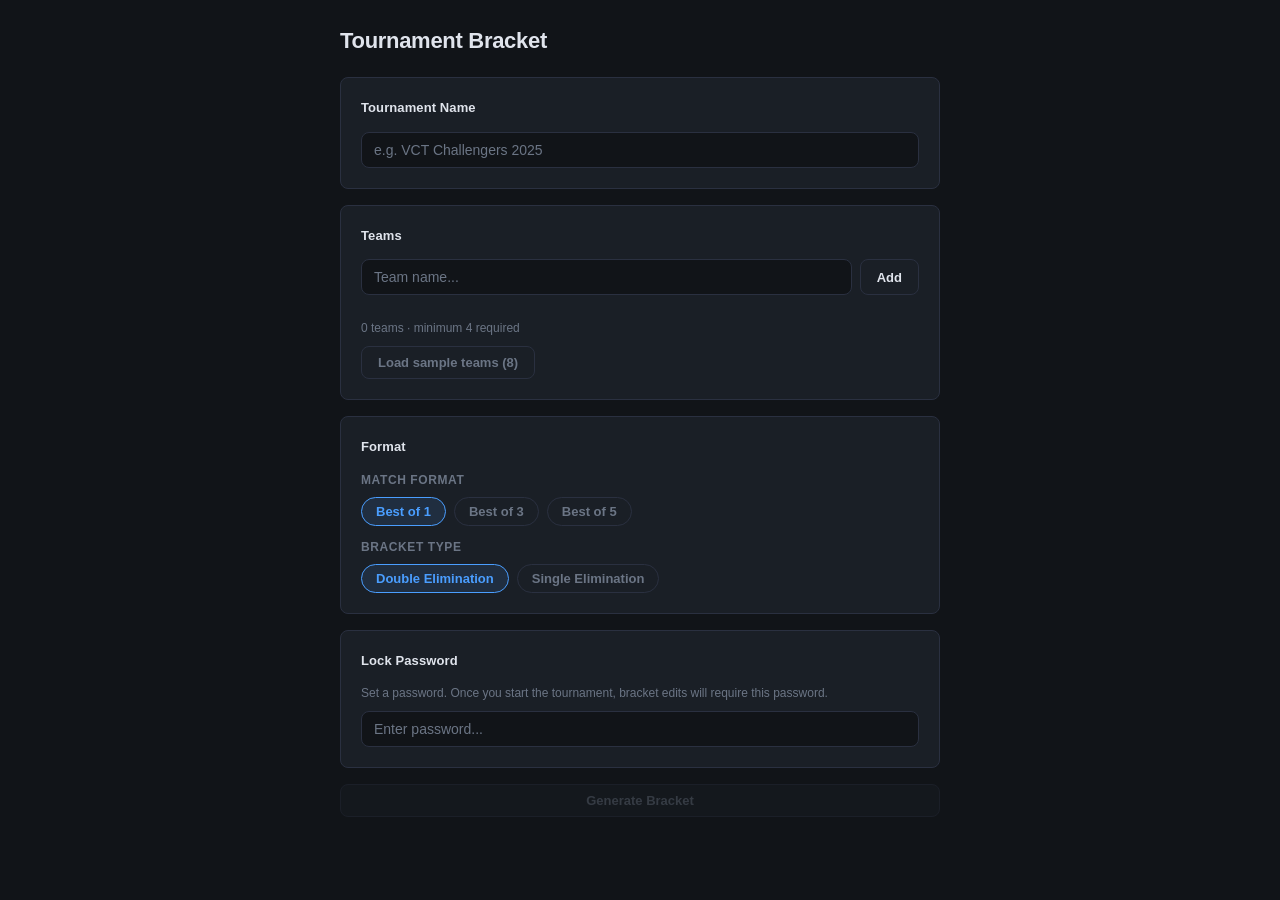
==== index.html @ bef3641a "Add files via upload" ====
<!DOCTYPE html>
<html lang="en">
<head>
  <meta charset="UTF-8" />
  <meta name="viewport" content="width=device-width, initial-scale=1.0" />
  <title>Tournament Bracket</title>
  <link rel="stylesheet" href="style.css" />
</head>
<body>

  <!-- ───── SETUP SCREEN ───── -->
  <div id="setup-screen" class="screen">
    <div class="page-title">Tournament Bracket</div>

    <div class="card">
      <div class="card-heading">Tournament Name</div>
      <input type="text" id="tournament-name" placeholder="e.g. VCT Challengers 2025" maxlength="48" />
    </div>

    <div class="card">
      <div class="card-heading">Teams</div>
      <div class="row-gap">
        <input type="text" id="team-input" placeholder="Team name..." maxlength="24" />
        <button class="btn" onclick="addTeam()">Add</button>
      </div>
      <div id="teams-list" class="tags-list"></div>
      <div class="hint" id="team-hint">0 teams · minimum 4 required</div>
      <button class="btn btn-ghost mt8" onclick="loadSampleTeams()">Load sample teams (8)</button>
    </div>

    <div class="card">
      <div class="card-heading">Format</div>
      <div class="label-sm">Match format</div>
      <div class="pill-group" id="rounds-group">
        <button class="pill active" onclick="selectRounds(1,this)">Best of 1</button>
        <button class="pill" onclick="selectRounds(3,this)">Best of 3</button>
        <button class="pill" onclick="selectRounds(5,this)">Best of 5</button>
      </div>
      <div class="label-sm mt12">Bracket type</div>
      <div class="pill-group" id="type-group">
        <button class="pill active" onclick="selectType('double',this)">Double Elimination</button>
        <button class="pill" onclick="selectType('single',this)">Single Elimination</button>
      </div>
    </div>

    <div class="card">
      <div class="card-heading">Lock Password</div>
      <div class="hint mb8">Set a password. Once you start the tournament, bracket edits will require this password.</div>
      <input type="password" id="lock-password" placeholder="Enter password..." maxlength="32" />
    </div>

    <button class="btn btn-primary full-width" id="start-btn" onclick="startTournament()" disabled>
      Generate Bracket
    </button>
  </div>

  <!-- ───── BRACKET SCREEN ───── -->
  <div id="bracket-screen" class="screen" style="display:none">
    <div class="bracket-topbar">
      <div>
        <div class="page-title" id="bracket-title">Tournament</div>
        <div class="hint" id="bracket-meta"></div>
      </div>
      <div class="topbar-actions">
        <span id="lock-badge" class="badge badge-locked" style="display:none">🔒 Locked</span>
        <button class="btn btn-ghost" onclick="exportJSON()">Export</button>
        <button class="btn btn-ghost" onclick="importJSON()">Import</button>
        <button class="btn btn-ghost" onclick="resetToSetup()">New</button>
      </div>
    </div>

    <div id="bracket-content"></div>
  </div>

  <!-- ───── SCORE MODAL ───── -->
  <div id="score-modal" class="modal-overlay" style="display:none">
    <div class="modal">
      <div class="modal-title" id="modal-title">Enter Score</div>
      <div id="score-fields"></div>
      <div class="hint" id="modal-hint"></div>
      <div class="modal-actions">
        <button class="btn btn-ghost" onclick="closeModal()">Cancel</button>
        <button class="btn btn-primary" onclick="submitScore()">Confirm</button>
      </div>
    </div>
  </div>

  <!-- ───── PASSWORD MODAL ───── -->
  <div id="pw-modal" class="modal-overlay" style="display:none">
    <div class="modal">
      <div class="modal-title">Enter Password to Edit</div>
      <input type="password" id="pw-input" placeholder="Password..." style="margin-bottom:16px" />
      <div class="hint" id="pw-error" style="color:#c0392b;display:none">Incorrect password.</div>
      <div class="modal-actions">
        <button class="btn btn-ghost" onclick="closePwModal()">Cancel</button>
        <button class="btn btn-primary" onclick="submitPassword()">Unlock</button>
      </div>
    </div>
  </div>

  <!-- ───── TOAST ───── -->
  <div id="toast" class="toast"></div>

  <script src="app.js"></script>
</body>
</html>
---- style.css ----
/* ── Reset & Base ── */
*, *::before, *::after { box-sizing: border-box; margin: 0; padding: 0; }

:root {
  --bg:        #111418;
  --surface:   #1a1f26;
  --border:    #2a3040;
  --text:      #e0e4ec;
  --muted:     #6b7585;
  --accent:    #4a9eff;
  --danger:    #e05555;
  --success:   #3dba7a;
  --warn:      #e0a030;
  --radius:    8px;
}

body {
  background: var(--bg);
  color: var(--text);
  font-family: -apple-system, BlinkMacSystemFont, "Segoe UI", Roboto, sans-serif;
  font-size: 14px;
  line-height: 1.5;
  min-height: 100vh;
  padding: 24px 20px 60px;
}

/* ── Screens ── */
.screen { max-width: 600px; margin: 0 auto; }

/* ── Typography ── */
.page-title {
  font-size: 22px;
  font-weight: 700;
  color: var(--text);
  margin-bottom: 20px;
  letter-spacing: -0.3px;
}
.label-sm {
  font-size: 12px;
  font-weight: 600;
  color: var(--muted);
  text-transform: uppercase;
  letter-spacing: 0.6px;
  margin-bottom: 8px;
}
.hint {
  font-size: 12px;
  color: var(--muted);
  line-height: 1.6;
}
.mt8  { margin-top: 8px; }
.mt12 { margin-top: 12px; }
.mb8  { margin-bottom: 8px; }

/* ── Card ── */
.card {
  background: var(--surface);
  border: 1px solid var(--border);
  border-radius: var(--radius);
  padding: 20px;
  margin-bottom: 16px;
}
.card-heading {
  font-size: 13px;
  font-weight: 700;
  color: var(--text);
  margin-bottom: 14px;
  letter-spacing: 0.1px;
}

/* ── Inputs ── */
input[type="text"],
input[type="password"],
input[type="number"] {
  width: 100%;
  background: var(--bg);
  border: 1px solid var(--border);
  border-radius: var(--radius);
  padding: 9px 12px;
  color: var(--text);
  font-size: 14px;
  outline: none;
  transition: border-color 0.15s;
}
input[type="text"]:focus,
input[type="password"]:focus,
input[type="number"]:focus {
  border-color: var(--accent);
}
input::placeholder { color: var(--muted); }

/* ── Buttons ── */
.btn {
  display: inline-flex;
  align-items: center;
  justify-content: center;
  gap: 6px;
  padding: 8px 16px;
  border-radius: var(--radius);
  border: 1px solid var(--border);
  background: var(--surface);
  color: var(--text);
  font-size: 13px;
  font-weight: 600;
  cursor: pointer;
  transition: background 0.15s, border-color 0.15s;
  white-space: nowrap;
}
.btn:hover { background: #222830; border-color: #3a4555; }
.btn:disabled { opacity: 0.4; cursor: not-allowed; }

.btn-primary {
  background: var(--accent);
  border-color: var(--accent);
  color: #fff;
}
.btn-primary:hover { background: #3a8eee; border-color: #3a8eee; }
.btn-primary:disabled { background: var(--surface); border-color: var(--border); color: var(--muted); }

.btn-ghost {
  background: transparent;
  border-color: var(--border);
  color: var(--muted);
}
.btn-ghost:hover { color: var(--text); background: var(--surface); }

.btn-danger { color: var(--danger); border-color: var(--danger); }
.btn-danger:hover { background: rgba(224,85,85,0.1); }

.full-width { width: 100%; }

/* ── Row helpers ── */
.row-gap {
  display: flex;
  gap: 8px;
  margin-bottom: 12px;
}
.row-gap input { flex: 1; }

/* ── Tags ── */
.tags-list {
  display: flex;
  flex-wrap: wrap;
  gap: 8px;
  margin-bottom: 8px;
  min-height: 4px;
}
.tag {
  display: flex;
  align-items: center;
  gap: 6px;
  background: rgba(74,158,255,0.1);
  border: 1px solid rgba(74,158,255,0.25);
  border-radius: 6px;
  padding: 4px 10px;
  font-size: 13px;
  font-weight: 600;
}
.tag-remove {
  cursor: pointer;
  color: var(--muted);
  font-size: 15px;
  line-height: 1;
  padding: 0 2px;
}
.tag-remove:hover { color: var(--danger); }

/* ── Pills ── */
.pill-group { display: flex; gap: 8px; flex-wrap: wrap; }
.pill {
  padding: 6px 14px;
  border-radius: 20px;
  border: 1px solid var(--border);
  background: transparent;
  color: var(--muted);
  font-size: 13px;
  font-weight: 600;
  cursor: pointer;
  transition: all 0.15s;
}
.pill:hover { color: var(--text); border-color: #3a4555; }
.pill.active {
  background: rgba(74,158,255,0.12);
  border-color: var(--accent);
  color: var(--accent);
}

/* ── Bracket screen topbar ── */
#bracket-screen { max-width: 100%; }
.bracket-topbar {
  display: flex;
  align-items: flex-start;
  justify-content: space-between;
  flex-wrap: wrap;
  gap: 12px;
  margin-bottom: 28px;
  padding-bottom: 20px;
  border-bottom: 1px solid var(--border);
}
.topbar-actions { display: flex; align-items: center; gap: 8px; flex-wrap: wrap; }

/* ── Badge ── */
.badge {
  display: inline-flex;
  align-items: center;
  gap: 4px;
  padding: 4px 10px;
  border-radius: 20px;
  font-size: 12px;
  font-weight: 600;
}
.badge-locked { background: rgba(224,160,48,0.12); border: 1px solid rgba(224,160,48,0.3); color: var(--warn); }
.badge-unlocked { background: rgba(61,186,122,0.12); border: 1px solid rgba(61,186,122,0.3); color: var(--success); }

/* ── Section headings ── */
.section-heading {
  font-size: 11px;
  font-weight: 700;
  text-transform: uppercase;
  letter-spacing: 1.2px;
  color: var(--muted);
  margin: 28px 0 14px;
  display: flex;
  align-items: center;
  gap: 10px;
}
.section-heading::after {
  content: '';
  flex: 1;
  height: 1px;
  background: var(--border);
}
.section-heading.winners { color: var(--accent); }
.section-heading.losers  { color: var(--danger); }
.section-heading.grand   { color: var(--warn); }

/* ── Bracket columns ── */
.bracket-scroll { overflow-x: auto; padding-bottom: 12px; }
.bracket-columns {
  display: flex;
  gap: 12px;
  align-items: flex-start;
  min-width: max-content;
}
.round-col {
  display: flex;
  flex-direction: column;
  gap: 0;
  width: 200px;
  flex-shrink: 0;
}
.round-col-label {
  font-size: 11px;
  font-weight: 600;
  color: var(--muted);
  text-transform: uppercase;
  letter-spacing: 0.8px;
  margin-bottom: 10px;
  text-align: center;
}
.round-matches {
  display: flex;
  flex-direction: column;
  gap: 12px;
}

/* ── Match card ── */
.match-card {
  background: var(--surface);
  border: 1px solid var(--border);
  border-radius: var(--radius);
  overflow: hidden;
  transition: border-color 0.15s, transform 0.15s;
}
.match-card.clickable {
  cursor: pointer;
}
.match-card.clickable:hover {
  border-color: var(--accent);
  transform: translateY(-1px);
}
.match-card.bye { opacity: 0.45; }

.match-id-row {
  padding: 5px 10px 3px;
  font-size: 10px;
  color: var(--muted);
  letter-spacing: 0.5px;
  border-bottom: 1px solid rgba(255,255,255,0.04);
}

.team-row {
  display: flex;
  align-items: center;
  padding: 8px 10px;
  gap: 8px;
  border-bottom: 1px solid rgba(255,255,255,0.04);
  transition: background 0.1s;
}
.team-row:last-of-type { border-bottom: none; }
.team-row.winner { background: rgba(61,186,122,0.07); }
.team-row.loser  { background: rgba(224,85,85,0.04); }

.team-name {
  flex: 1;
  font-size: 13px;
  font-weight: 600;
  white-space: nowrap;
  overflow: hidden;
  text-overflow: ellipsis;
  color: var(--text);
}
.team-row.winner .team-name { color: var(--success); }
.team-row.loser  .team-name { color: var(--muted); }
.team-name.tbd { color: var(--muted); font-style: italic; font-weight: 400; font-size: 12px; }

.team-score {
  font-size: 14px;
  font-weight: 700;
  min-width: 20px;
  text-align: right;
  color: var(--text);
}
.team-row.winner .team-score { color: var(--success); }
.team-row.loser  .team-score { color: var(--muted); }

.win-dot {
  width: 6px; height: 6px;
  border-radius: 50%;
  background: var(--success);
  flex-shrink: 0;
}
.empty-dot { width: 6px; height: 6px; flex-shrink: 0; }

/* ── Grand Finals ── */
.grand-finals-wrap {
  display: flex;
  flex-direction: column;
  align-items: flex-start;
  gap: 16px;
  margin-top: 8px;
}
.grand-finals-wrap .match-card { width: 220px; }

/* ── Champion ── */
.champion-box {
  margin-top: 32px;
  padding: 24px;
  background: var(--surface);
  border: 1px solid rgba(224,160,48,0.35);
  border-radius: var(--radius);
  text-align: center;
  max-width: 280px;
}
.champion-trophy { font-size: 36px; margin-bottom: 8px; }
.champion-label {
  font-size: 11px;
  font-weight: 700;
  text-transform: uppercase;
  letter-spacing: 1.5px;
  color: var(--warn);
  margin-bottom: 6px;
}
.champion-name {
  font-size: 22px;
  font-weight: 700;
  color: var(--warn);
  letter-spacing: 0.5px;
}

/* ── Eliminated ── */
.elim-section { margin-top: 28px; }
.elim-list { display: flex; flex-wrap: wrap; gap: 8px; margin-top: 10px; }
.elim-item {
  padding: 4px 10px;
  border-radius: 6px;
  background: rgba(224,85,85,0.06);
  border: 1px solid rgba(224,85,85,0.2);
  font-size: 12px;
  color: var(--muted);
  font-weight: 600;
}

/* ── Modal ── */
.modal-overlay {
  position: fixed;
  inset: 0;
  background: rgba(0,0,0,0.7);
  display: flex;
  align-items: center;
  justify-content: center;
  z-index: 100;
  padding: 20px;
}
.modal {
  background: var(--surface);
  border: 1px solid var(--border);
  border-radius: 12px;
  padding: 28px;
  width: 100%;
  max-width: 340px;
}
.modal-title {
  font-size: 15px;
  font-weight: 700;
  margin-bottom: 20px;
  color: var(--text);
}
.score-row {
  display: flex;
  align-items: center;
  gap: 10px;
  margin-bottom: 10px;
}
.score-row .team-label {
  flex: 1;
  font-size: 14px;
  font-weight: 600;
  white-space: nowrap;
  overflow: hidden;
  text-overflow: ellipsis;
}
.score-row input[type="number"] {
  width: 64px;
  text-align: center;
  font-size: 16px;
  font-weight: 700;
  flex-shrink: 0;
}
.vs-divider {
  text-align: center;
  font-size: 11px;
  font-weight: 700;
  color: var(--muted);
  letter-spacing: 2px;
  margin: 4px 0 10px;
}
.modal-actions {
  display: flex;
  gap: 8px;
  margin-top: 20px;
}
.modal-actions .btn { flex: 1; }

/* ── Toast ── */
.toast {
  position: fixed;
  bottom: 24px;
  left: 50%;
  transform: translateX(-50%) translateY(20px);
  background: #2a3040;
  border: 1px solid var(--border);
  border-radius: 8px;
  padding: 10px 20px;
  font-size: 13px;
  font-weight: 600;
  color: var(--text);
  opacity: 0;
  pointer-events: none;
  transition: opacity 0.2s, transform 0.2s;
  white-space: nowrap;
  z-index: 200;
}
.toast.show { opacity: 1; transform: translateX(-50%) translateY(0); }
.toast.success { border-left: 3px solid var(--success); }
.toast.warn    { border-left: 3px solid var(--warn); }
.toast.error   { border-left: 3px solid var(--danger); }

/* ── Responsive ── */
@media (max-width: 500px) {
  body { padding: 16px 14px 60px; }
  .page-title { font-size: 18px; }
  .bracket-topbar { flex-direction: column; }
  .topbar-actions { flex-wrap: wrap; }
}
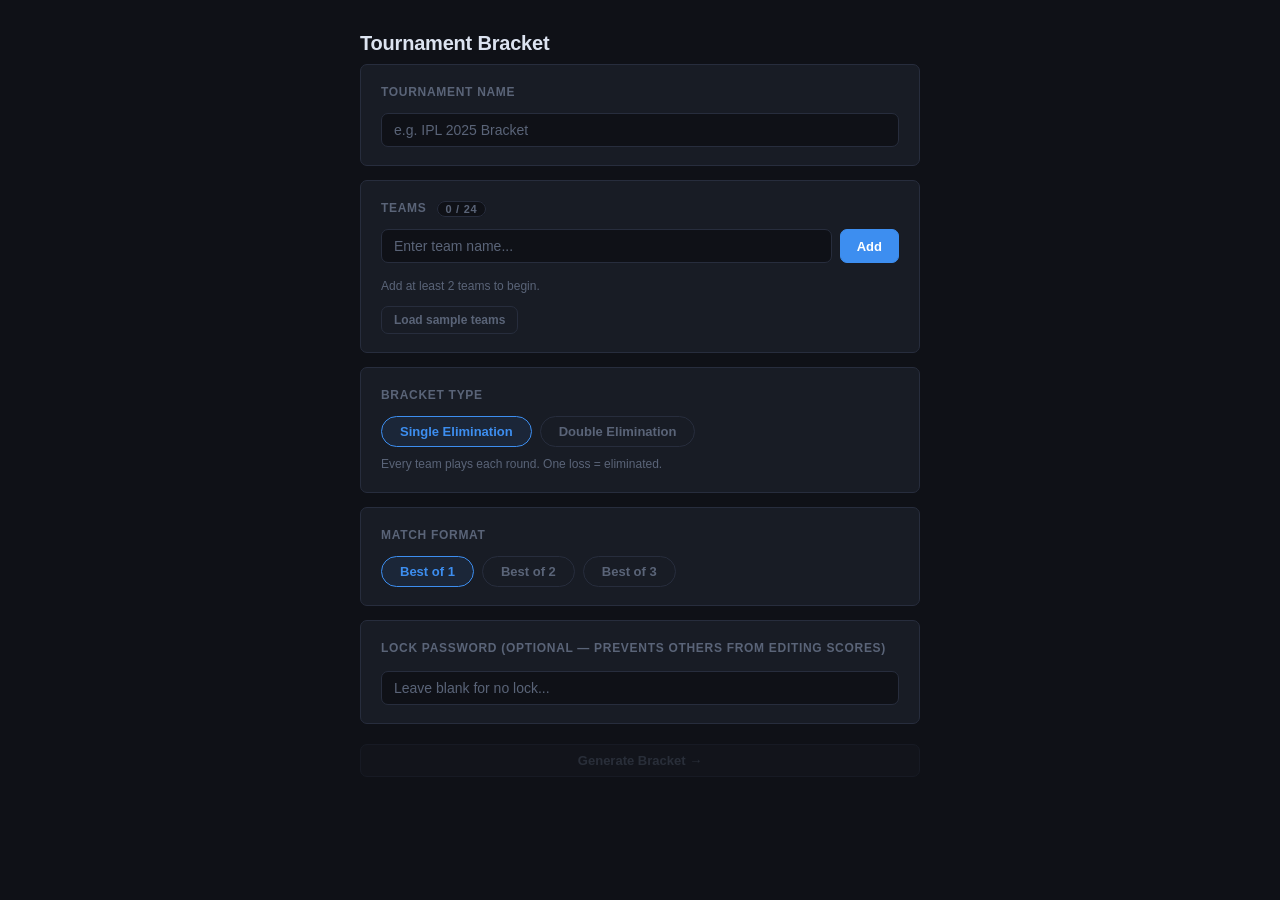
==== commit 7cd27af4: "Add files via upload" ====
--- a/index.html
+++ b/index.html
@@ -10,90 +10,94 @@
 
   <!-- ───── SETUP SCREEN ───── -->
   <div id="setup-screen" class="screen">
-    <div class="page-title">Tournament Bracket</div>
+    <h1 class="page-title">Tournament Bracket</h1>
 
     <div class="card">
-      <div class="card-heading">Tournament Name</div>
-      <input type="text" id="tournament-name" placeholder="e.g. VCT Challengers 2025" maxlength="48" />
+      <div class="card-label">Tournament Name</div>
+      <input type="text" id="tournament-name" placeholder="e.g. IPL 2025 Bracket" maxlength="48" />
     </div>
 
     <div class="card">
-      <div class="card-heading">Teams</div>
-      <div class="row-gap">
-        <input type="text" id="team-input" placeholder="Team name..." maxlength="24" />
-        <button class="btn" onclick="addTeam()">Add</button>
+      <div class="card-label">Teams <span id="team-count-badge" class="count-badge">0 / 24</span></div>
+      <div class="input-row">
+        <input type="text" id="team-input" placeholder="Enter team name..." maxlength="30" />
+        <button class="btn btn-accent" onclick="addTeam()">Add</button>
       </div>
-      <div id="teams-list" class="tags-list"></div>
-      <div class="hint" id="team-hint">0 teams · minimum 4 required</div>
-      <button class="btn btn-ghost mt8" onclick="loadSampleTeams()">Load sample teams (8)</button>
+      <div id="teams-list" class="tags-wrap"></div>
+      <div id="team-hint" class="hint-text">Add at least 2 teams to begin.</div>
+      <button class="btn btn-ghost small" style="margin-top:10px" onclick="loadSamples()">Load sample teams</button>
     </div>
 
     <div class="card">
-      <div class="card-heading">Format</div>
-      <div class="label-sm">Match format</div>
-      <div class="pill-group" id="rounds-group">
-        <button class="pill active" onclick="selectRounds(1,this)">Best of 1</button>
-        <button class="pill" onclick="selectRounds(3,this)">Best of 3</button>
-        <button class="pill" onclick="selectRounds(5,this)">Best of 5</button>
+      <div class="card-label">Bracket Type</div>
+      <div class="option-row" id="type-group">
+        <button class="opt-btn active" data-value="single" onclick="pickType(this)">Single Elimination</button>
+        <button class="opt-btn" data-value="double" onclick="pickType(this)">Double Elimination</button>
       </div>
-      <div class="label-sm mt12">Bracket type</div>
-      <div class="pill-group" id="type-group">
-        <button class="pill active" onclick="selectType('double',this)">Double Elimination</button>
-        <button class="pill" onclick="selectType('single',this)">Single Elimination</button>
+      <div id="type-desc" class="hint-text" style="margin-top:8px">
+        Every team plays each round. One loss = eliminated.
       </div>
     </div>
 
     <div class="card">
-      <div class="card-heading">Lock Password</div>
-      <div class="hint mb8">Set a password. Once you start the tournament, bracket edits will require this password.</div>
-      <input type="password" id="lock-password" placeholder="Enter password..." maxlength="32" />
+      <div class="card-label">Match Format</div>
+      <div class="option-row" id="format-group">
+        <button class="opt-btn active" data-value="1" onclick="pickFormat(this)">Best of 1</button>
+        <button class="opt-btn" data-value="2" onclick="pickFormat(this)">Best of 2</button>
+        <button class="opt-btn" data-value="3" onclick="pickFormat(this)">Best of 3</button>
+      </div>
     </div>
 
-    <button class="btn btn-primary full-width" id="start-btn" onclick="startTournament()" disabled>
-      Generate Bracket
+    <div class="card">
+      <div class="card-label">Lock Password <span class="hint-text">(optional — prevents others from editing scores)</span></div>
+      <input type="password" id="lock-password" placeholder="Leave blank for no lock..." maxlength="32" />
+    </div>
+
+    <button class="btn btn-accent full" id="start-btn" onclick="startTournament()" disabled>
+      Generate Bracket →
     </button>
   </div>
 
   <!-- ───── BRACKET SCREEN ───── -->
-  <div id="bracket-screen" class="screen" style="display:none">
-    <div class="bracket-topbar">
-      <div>
-        <div class="page-title" id="bracket-title">Tournament</div>
-        <div class="hint" id="bracket-meta"></div>
+  <div id="bracket-screen" class="screen wide" style="display:none">
+    <div class="top-bar">
+      <div class="top-bar-left">
+        <div class="page-title" id="b-title">Tournament</div>
+        <div class="hint-text" id="b-meta"></div>
       </div>
-      <div class="topbar-actions">
-        <span id="lock-badge" class="badge badge-locked" style="display:none">🔒 Locked</span>
-        <button class="btn btn-ghost" onclick="exportJSON()">Export</button>
-        <button class="btn btn-ghost" onclick="importJSON()">Import</button>
-        <button class="btn btn-ghost" onclick="resetToSetup()">New</button>
+      <div class="top-bar-right">
+        <span id="lock-badge" class="lock-badge" style="display:none"></span>
+        <button class="btn btn-ghost small" onclick="doExport()">Export Results</button>
+        <button class="btn btn-ghost small" onclick="doImport()">Import</button>
+        <button class="btn btn-ghost small" onclick="goBack()">← New</button>
       </div>
     </div>
-
-    <div id="bracket-content"></div>
+    <div id="bracket-root"></div>
   </div>
 
   <!-- ───── SCORE MODAL ───── -->
-  <div id="score-modal" class="modal-overlay" style="display:none">
+  <div id="score-modal" class="overlay" style="display:none" onclick="overlayClick(event,'score-modal')">
     <div class="modal">
-      <div class="modal-title" id="modal-title">Enter Score</div>
-      <div id="score-fields"></div>
-      <div class="hint" id="modal-hint"></div>
-      <div class="modal-actions">
-        <button class="btn btn-ghost" onclick="closeModal()">Cancel</button>
-        <button class="btn btn-primary" onclick="submitScore()">Confirm</button>
+      <div class="modal-title" id="sm-title">Enter Score</div>
+      <div id="sm-body"></div>
+      <div class="hint-text" id="sm-hint" style="margin:10px 0 16px"></div>
+      <div class="modal-footer">
+        <button class="btn btn-ghost" onclick="closeScore()">Cancel</button>
+        <button class="btn btn-accent" onclick="confirmScore()">Confirm Result</button>
       </div>
     </div>
   </div>
 
   <!-- ───── PASSWORD MODAL ───── -->
-  <div id="pw-modal" class="modal-overlay" style="display:none">
+  <div id="pw-modal" class="overlay" style="display:none" onclick="overlayClick(event,'pw-modal')">
     <div class="modal">
-      <div class="modal-title">Enter Password to Edit</div>
-      <input type="password" id="pw-input" placeholder="Password..." style="margin-bottom:16px" />
-      <div class="hint" id="pw-error" style="color:#c0392b;display:none">Incorrect password.</div>
-      <div class="modal-actions">
-        <button class="btn btn-ghost" onclick="closePwModal()">Cancel</button>
-        <button class="btn btn-primary" onclick="submitPassword()">Unlock</button>
+      <div class="modal-title">Password Required</div>
+      <p class="hint-text" style="margin-bottom:14px">This bracket is locked. Enter the password to edit scores.</p>
+      <input type="password" id="pw-input" placeholder="Enter password..." />
+      <p id="pw-err" class="err-text" style="display:none">Incorrect password. Try again.</p>
+      <div class="modal-footer" style="margin-top:16px">
+        <button class="btn btn-ghost" onclick="closePw()">Cancel</button>
+        <button class="btn btn-accent" onclick="submitPw()">Unlock</button>
       </div>
     </div>
   </div>
--- a/style.css
+++ b/style.css
@@ -1,71 +1,54 @@
-/* ── Reset & Base ── */
 *, *::before, *::after { box-sizing: border-box; margin: 0; padding: 0; }
 
 :root {
-  --bg:        #111418;
-  --surface:   #1a1f26;
-  --border:    #2a3040;
-  --text:      #e0e4ec;
-  --muted:     #6b7585;
-  --accent:    #4a9eff;
-  --danger:    #e05555;
-  --success:   #3dba7a;
-  --warn:      #e0a030;
-  --radius:    8px;
+  --bg:       #0f1117;
+  --surface:  #181c25;
+  --border:   #272d3d;
+  --text:     #dce3f0;
+  --muted:    #5a6478;
+  --accent:   #3d8ef0;
+  --green:    #35b87a;
+  --red:      #d95555;
+  --yellow:   #d4952a;
+  --radius:   7px;
 }
 
 body {
   background: var(--bg);
   color: var(--text);
-  font-family: -apple-system, BlinkMacSystemFont, "Segoe UI", Roboto, sans-serif;
+  font-family: -apple-system, BlinkMacSystemFont, "Segoe UI", Roboto, Arial, sans-serif;
   font-size: 14px;
   line-height: 1.5;
-  min-height: 100vh;
-  padding: 24px 20px 60px;
+  padding: 28px 20px 80px;
 }
 
 /* ── Screens ── */
-.screen { max-width: 600px; margin: 0 auto; }
-
-/* ── Typography ── */
+.screen       { max-width: 560px; margin: 0 auto; }
+.screen.wide  { max-width: 100%; }
+
+/* ── Page title ── */
 .page-title {
-  font-size: 22px;
-  font-weight: 700;
-  color: var(--text);
-  margin-bottom: 20px;
-  letter-spacing: -0.3px;
-}
-.label-sm {
+  font-size: 20px;
+  font-weight: 700;
+  margin-bottom: 6px;
+  letter-spacing: -0.2px;
+}
+
+/* ── Cards ── */
+.card {
+  background: var(--surface);
+  border: 1px solid var(--border);
+  border-radius: var(--radius);
+  padding: 18px 20px;
+  margin-bottom: 14px;
+}
+.card-label {
   font-size: 12px;
-  font-weight: 600;
+  font-weight: 700;
   color: var(--muted);
   text-transform: uppercase;
-  letter-spacing: 0.6px;
-  margin-bottom: 8px;
-}
-.hint {
-  font-size: 12px;
-  color: var(--muted);
-  line-height: 1.6;
-}
-.mt8  { margin-top: 8px; }
-.mt12 { margin-top: 12px; }
-.mb8  { margin-bottom: 8px; }
-
-/* ── Card ── */
-.card {
-  background: var(--surface);
-  border: 1px solid var(--border);
-  border-radius: var(--radius);
-  padding: 20px;
-  margin-bottom: 16px;
-}
-.card-heading {
-  font-size: 13px;
-  font-weight: 700;
-  color: var(--text);
-  margin-bottom: 14px;
-  letter-spacing: 0.1px;
+  letter-spacing: 0.7px;
+  margin-bottom: 12px;
 }
 
 /* ── Inputs ── */
@@ -76,17 +59,13 @@
   background: var(--bg);
   border: 1px solid var(--border);
   border-radius: var(--radius);
-  padding: 9px 12px;
+  padding: 8px 12px;
   color: var(--text);
   font-size: 14px;
   outline: none;
   transition: border-color 0.15s;
 }
-input[type="text"]:focus,
-input[type="password"]:focus,
-input[type="number"]:focus {
-  border-color: var(--accent);
-}
+input:focus { border-color: var(--accent); }
 input::placeholder { color: var(--muted); }
 
 /* ── Buttons ── */
@@ -94,7 +73,6 @@
   display: inline-flex;
   align-items: center;
   justify-content: center;
-  gap: 6px;
   padding: 8px 16px;
   border-radius: var(--radius);
   border: 1px solid var(--border);
@@ -103,166 +81,137 @@
   font-size: 13px;
   font-weight: 600;
   cursor: pointer;
-  transition: background 0.15s, border-color 0.15s;
   white-space: nowrap;
-}
-.btn:hover { background: #222830; border-color: #3a4555; }
-.btn:disabled { opacity: 0.4; cursor: not-allowed; }
-
-.btn-primary {
-  background: var(--accent);
-  border-color: var(--accent);
-  color: #fff;
-}
-.btn-primary:hover { background: #3a8eee; border-color: #3a8eee; }
-.btn-primary:disabled { background: var(--surface); border-color: var(--border); color: var(--muted); }
-
-.btn-ghost {
+  transition: background 0.12s, border-color 0.12s, opacity 0.12s;
+}
+.btn:hover   { background: #1e2433; }
+.btn:disabled { opacity: 0.35; cursor: not-allowed; }
+.btn.small   { padding: 6px 12px; font-size: 12px; }
+.btn.full    { width: 100%; margin-top: 6px; }
+
+.btn-accent  { background: var(--accent); border-color: var(--accent); color: #fff; }
+.btn-accent:hover { background: #2d7de0; }
+.btn-accent:disabled { background: var(--surface); border-color: var(--border); color: var(--muted); }
+
+.btn-ghost   { background: transparent; color: var(--muted); }
+.btn-ghost:hover { color: var(--text); background: var(--surface); }
+
+/* ── Input row ── */
+.input-row { display: flex; gap: 8px; margin-bottom: 10px; }
+.input-row input { flex: 1; }
+
+/* ── Tags ── */
+.tags-wrap { display: flex; flex-wrap: wrap; gap: 7px; min-height: 4px; }
+.tag {
+  display: inline-flex;
+  align-items: center;
+  gap: 5px;
+  padding: 3px 10px 3px 12px;
+  background: rgba(61,142,240,0.08);
+  border: 1px solid rgba(61,142,240,0.22);
+  border-radius: 20px;
+  font-size: 13px;
+  font-weight: 600;
+}
+.tag-x { cursor: pointer; color: var(--muted); font-size: 15px; line-height: 1; padding: 0 2px; }
+.tag-x:hover { color: var(--red); }
+
+/* ── Count badge ── */
+.count-badge {
+  font-size: 11px;
+  font-weight: 600;
+  background: var(--bg);
+  border: 1px solid var(--border);
+  border-radius: 12px;
+  padding: 1px 8px;
+  color: var(--muted);
+  margin-left: 6px;
+  vertical-align: middle;
+}
+
+/* ── Option buttons ── */
+.option-row { display: flex; gap: 8px; flex-wrap: wrap; }
+.opt-btn {
+  padding: 7px 18px;
+  border-radius: 20px;
+  border: 1px solid var(--border);
   background: transparent;
-  border-color: var(--border);
-  color: var(--muted);
-}
-.btn-ghost:hover { color: var(--text); background: var(--surface); }
-
-.btn-danger { color: var(--danger); border-color: var(--danger); }
-.btn-danger:hover { background: rgba(224,85,85,0.1); }
-
-.full-width { width: 100%; }
-
-/* ── Row helpers ── */
-.row-gap {
-  display: flex;
-  gap: 8px;
-  margin-bottom: 12px;
-}
-.row-gap input { flex: 1; }
-
-/* ── Tags ── */
-.tags-list {
-  display: flex;
-  flex-wrap: wrap;
-  gap: 8px;
-  margin-bottom: 8px;
-  min-height: 4px;
-}
-.tag {
-  display: flex;
-  align-items: center;
-  gap: 6px;
-  background: rgba(74,158,255,0.1);
-  border: 1px solid rgba(74,158,255,0.25);
-  border-radius: 6px;
-  padding: 4px 10px;
+  color: var(--muted);
   font-size: 13px;
   font-weight: 600;
-}
-.tag-remove {
   cursor: pointer;
-  color: var(--muted);
-  font-size: 15px;
-  line-height: 1;
-  padding: 0 2px;
-}
-.tag-remove:hover { color: var(--danger); }
-
-/* ── Pills ── */
-.pill-group { display: flex; gap: 8px; flex-wrap: wrap; }
-.pill {
-  padding: 6px 14px;
-  border-radius: 20px;
-  border: 1px solid var(--border);
-  background: transparent;
-  color: var(--muted);
-  font-size: 13px;
-  font-weight: 600;
-  cursor: pointer;
-  transition: all 0.15s;
-}
-.pill:hover { color: var(--text); border-color: #3a4555; }
-.pill.active {
-  background: rgba(74,158,255,0.12);
+  transition: all 0.12s;
+}
+.opt-btn:hover { border-color: #3a4255; color: var(--text); }
+.opt-btn.active {
   border-color: var(--accent);
   color: var(--accent);
-}
-
-/* ── Bracket screen topbar ── */
-#bracket-screen { max-width: 100%; }
-.bracket-topbar {
+  background: rgba(61,142,240,0.09);
+}
+
+/* ── Hint / error ── */
+.hint-text { font-size: 12px; color: var(--muted); line-height: 1.6; }
+.err-text  { font-size: 12px; color: var(--red);   margin-top: 6px; }
+
+/* ── Top bar ── */
+.top-bar {
   display: flex;
+  justify-content: space-between;
   align-items: flex-start;
-  justify-content: space-between;
   flex-wrap: wrap;
   gap: 12px;
-  margin-bottom: 28px;
-  padding-bottom: 20px;
+  margin-bottom: 24px;
+  padding-bottom: 18px;
   border-bottom: 1px solid var(--border);
 }
-.topbar-actions { display: flex; align-items: center; gap: 8px; flex-wrap: wrap; }
-
-/* ── Badge ── */
-.badge {
-  display: inline-flex;
-  align-items: center;
-  gap: 4px;
-  padding: 4px 10px;
+.top-bar-right { display: flex; align-items: center; gap: 8px; flex-wrap: wrap; }
+
+/* ── Lock badge ── */
+.lock-badge {
+  font-size: 12px;
+  font-weight: 600;
+  padding: 3px 10px;
   border-radius: 20px;
-  font-size: 12px;
-  font-weight: 600;
-}
-.badge-locked { background: rgba(224,160,48,0.12); border: 1px solid rgba(224,160,48,0.3); color: var(--warn); }
-.badge-unlocked { background: rgba(61,186,122,0.12); border: 1px solid rgba(61,186,122,0.3); color: var(--success); }
-
-/* ── Section headings ── */
-.section-heading {
+}
+.lock-badge.locked   { background: rgba(212,149,42,0.1); border: 1px solid rgba(212,149,42,0.3); color: var(--yellow); }
+.lock-badge.unlocked { background: rgba(53,184,122,0.1); border: 1px solid rgba(53,184,122,0.3); color: var(--green); }
+
+/* ── Section label ── */
+.sec-label {
   font-size: 11px;
   font-weight: 700;
   text-transform: uppercase;
-  letter-spacing: 1.2px;
-  color: var(--muted);
-  margin: 28px 0 14px;
+  letter-spacing: 1px;
+  color: var(--muted);
+  margin: 26px 0 12px;
   display: flex;
   align-items: center;
   gap: 10px;
 }
-.section-heading::after {
-  content: '';
-  flex: 1;
-  height: 1px;
-  background: var(--border);
-}
-.section-heading.winners { color: var(--accent); }
-.section-heading.losers  { color: var(--danger); }
-.section-heading.grand   { color: var(--warn); }
-
-/* ── Bracket columns ── */
+.sec-label::after { content:''; flex:1; height:1px; background: var(--border); }
+.sec-label.blue   { color: var(--accent); }
+.sec-label.red    { color: var(--red); }
+.sec-label.gold   { color: var(--yellow); }
+
+/* ── Bracket scroll ── */
 .bracket-scroll { overflow-x: auto; padding-bottom: 12px; }
-.bracket-columns {
+.round-row {
   display: flex;
-  gap: 12px;
+  gap: 10px;
   align-items: flex-start;
   min-width: max-content;
 }
-.round-col {
-  display: flex;
-  flex-direction: column;
-  gap: 0;
-  width: 200px;
-  flex-shrink: 0;
-}
-.round-col-label {
+.round-col { width: 195px; flex-shrink: 0; }
+.round-col-title {
   font-size: 11px;
-  font-weight: 600;
+  font-weight: 700;
   color: var(--muted);
   text-transform: uppercase;
-  letter-spacing: 0.8px;
-  margin-bottom: 10px;
+  letter-spacing: 0.7px;
+  margin-bottom: 8px;
   text-align: center;
 }
-.round-matches {
-  display: flex;
-  flex-direction: column;
-  gap: 12px;
-}
+.matches-stack { display: flex; flex-direction: column; gap: 10px; }
 
 /* ── Match card ── */
 .match-card {
@@ -270,206 +219,131 @@
   border: 1px solid var(--border);
   border-radius: var(--radius);
   overflow: hidden;
-  transition: border-color 0.15s, transform 0.15s;
-}
-.match-card.clickable {
-  cursor: pointer;
-}
-.match-card.clickable:hover {
-  border-color: var(--accent);
-  transform: translateY(-1px);
-}
-.match-card.bye { opacity: 0.45; }
-
-.match-id-row {
-  padding: 5px 10px 3px;
+}
+.match-card.can-click { cursor: pointer; }
+.match-card.can-click:hover { border-color: var(--accent); }
+.match-card.is-bye { opacity: 0.4; }
+
+.match-meta {
+  padding: 4px 10px;
   font-size: 10px;
   color: var(--muted);
-  letter-spacing: 0.5px;
+  letter-spacing: 0.4px;
   border-bottom: 1px solid rgba(255,255,255,0.04);
 }
 
-.team-row {
+.t-row {
   display: flex;
   align-items: center;
-  padding: 8px 10px;
+  padding: 7px 10px;
   gap: 8px;
   border-bottom: 1px solid rgba(255,255,255,0.04);
-  transition: background 0.1s;
-}
-.team-row:last-of-type { border-bottom: none; }
-.team-row.winner { background: rgba(61,186,122,0.07); }
-.team-row.loser  { background: rgba(224,85,85,0.04); }
-
-.team-name {
+}
+.t-row:last-of-type { border-bottom: none; }
+.t-row.won  { background: rgba(53,184,122,0.07); }
+.t-row.lost { background: rgba(217,85,85,0.05); }
+
+.t-name {
   flex: 1;
   font-size: 13px;
   font-weight: 600;
   white-space: nowrap;
   overflow: hidden;
   text-overflow: ellipsis;
-  color: var(--text);
-}
-.team-row.winner .team-name { color: var(--success); }
-.team-row.loser  .team-name { color: var(--muted); }
-.team-name.tbd { color: var(--muted); font-style: italic; font-weight: 400; font-size: 12px; }
-
-.team-score {
+}
+.t-row.won  .t-name { color: var(--green); }
+.t-row.lost .t-name { color: var(--muted); text-decoration: line-through; }
+.t-name.tbd { color: var(--muted); font-style: italic; font-weight: 400; font-size: 12px; }
+
+.t-score {
   font-size: 14px;
   font-weight: 700;
-  min-width: 20px;
+  min-width: 18px;
   text-align: right;
-  color: var(--text);
-}
-.team-row.winner .team-score { color: var(--success); }
-.team-row.loser  .team-score { color: var(--muted); }
-
-.win-dot {
-  width: 6px; height: 6px;
-  border-radius: 50%;
-  background: var(--success);
-  flex-shrink: 0;
-}
-.empty-dot { width: 6px; height: 6px; flex-shrink: 0; }
-
-/* ── Grand Finals ── */
-.grand-finals-wrap {
-  display: flex;
-  flex-direction: column;
-  align-items: flex-start;
-  gap: 16px;
-  margin-top: 8px;
-}
-.grand-finals-wrap .match-card { width: 220px; }
+}
+.t-row.won  .t-score { color: var(--green); }
+.t-row.lost .t-score { color: var(--muted); }
+
+.t-dot { width: 6px; height: 6px; border-radius: 50%; flex-shrink: 0; }
+.t-dot.filled { background: var(--green); }
+
+/* ── Grand final ── */
+.grand-wrap { display: flex; flex-direction: column; gap: 14px; margin-top: 4px; }
+.grand-wrap .match-card { width: 210px; }
 
 /* ── Champion ── */
-.champion-box {
-  margin-top: 32px;
-  padding: 24px;
-  background: var(--surface);
-  border: 1px solid rgba(224,160,48,0.35);
-  border-radius: var(--radius);
-  text-align: center;
-  max-width: 280px;
-}
-.champion-trophy { font-size: 36px; margin-bottom: 8px; }
-.champion-label {
-  font-size: 11px;
-  font-weight: 700;
-  text-transform: uppercase;
-  letter-spacing: 1.5px;
-  color: var(--warn);
-  margin-bottom: 6px;
-}
-.champion-name {
-  font-size: 22px;
-  font-weight: 700;
-  color: var(--warn);
-  letter-spacing: 0.5px;
-}
+.champ-box {
+  margin-top: 26px;
+  padding: 22px 28px;
+  background: var(--surface);
+  border: 1px solid rgba(212,149,42,0.35);
+  border-radius: var(--radius);
+  display: inline-block;
+}
+.champ-icon  { font-size: 30px; margin-bottom: 6px; }
+.champ-label { font-size: 11px; font-weight: 700; text-transform: uppercase; letter-spacing: 1.2px; color: var(--yellow); margin-bottom: 4px; }
+.champ-name  { font-size: 20px; font-weight: 700; color: var(--yellow); }
 
 /* ── Eliminated ── */
-.elim-section { margin-top: 28px; }
-.elim-list { display: flex; flex-wrap: wrap; gap: 8px; margin-top: 10px; }
-.elim-item {
-  padding: 4px 10px;
-  border-radius: 6px;
-  background: rgba(224,85,85,0.06);
-  border: 1px solid rgba(224,85,85,0.2);
+.elim-wrap { display: flex; flex-wrap: wrap; gap: 7px; margin-top: 10px; }
+.elim-tag {
+  padding: 3px 10px;
+  border-radius: 20px;
+  background: rgba(217,85,85,0.06);
+  border: 1px solid rgba(217,85,85,0.18);
   font-size: 12px;
-  color: var(--muted);
-  font-weight: 600;
+  font-weight: 600;
+  color: var(--muted);
 }
 
 /* ── Modal ── */
-.modal-overlay {
-  position: fixed;
-  inset: 0;
-  background: rgba(0,0,0,0.7);
-  display: flex;
-  align-items: center;
-  justify-content: center;
-  z-index: 100;
-  padding: 20px;
+.overlay {
+  position: fixed; inset: 0;
+  background: rgba(0,0,0,0.65);
+  display: flex; align-items: center; justify-content: center;
+  z-index: 50; padding: 20px;
 }
 .modal {
   background: var(--surface);
   border: 1px solid var(--border);
-  border-radius: 12px;
-  padding: 28px;
-  width: 100%;
-  max-width: 340px;
-}
-.modal-title {
-  font-size: 15px;
-  font-weight: 700;
-  margin-bottom: 20px;
-  color: var(--text);
-}
-.score-row {
-  display: flex;
-  align-items: center;
-  gap: 10px;
-  margin-bottom: 10px;
-}
-.score-row .team-label {
-  flex: 1;
-  font-size: 14px;
-  font-weight: 600;
-  white-space: nowrap;
-  overflow: hidden;
-  text-overflow: ellipsis;
-}
-.score-row input[type="number"] {
-  width: 64px;
-  text-align: center;
-  font-size: 16px;
-  font-weight: 700;
-  flex-shrink: 0;
-}
-.vs-divider {
-  text-align: center;
-  font-size: 11px;
-  font-weight: 700;
-  color: var(--muted);
-  letter-spacing: 2px;
-  margin: 4px 0 10px;
-}
-.modal-actions {
-  display: flex;
-  gap: 8px;
-  margin-top: 20px;
-}
-.modal-actions .btn { flex: 1; }
+  border-radius: 10px;
+  padding: 26px 28px;
+  width: 100%; max-width: 320px;
+}
+.modal-title { font-size: 15px; font-weight: 700; margin-bottom: 18px; }
+.modal-footer { display: flex; gap: 8px; }
+.modal-footer .btn { flex: 1; }
+
+/* ── Score rows inside modal ── */
+.sm-row {
+  display: flex; align-items: center; gap: 10px; margin-bottom: 10px;
+}
+.sm-row .sm-name { flex: 1; font-size: 14px; font-weight: 600; white-space: nowrap; overflow: hidden; text-overflow: ellipsis; }
+.sm-row input[type="number"] { width: 60px; text-align: center; font-size: 16px; font-weight: 700; flex-shrink: 0; }
+.vs-line { text-align: center; font-size: 11px; font-weight: 700; letter-spacing: 2px; color: var(--muted); margin: 4px 0 8px; }
 
 /* ── Toast ── */
 .toast {
-  position: fixed;
-  bottom: 24px;
-  left: 50%;
-  transform: translateX(-50%) translateY(20px);
-  background: #2a3040;
-  border: 1px solid var(--border);
-  border-radius: 8px;
-  padding: 10px 20px;
-  font-size: 13px;
-  font-weight: 600;
+  position: fixed; bottom: 22px; left: 50%;
+  transform: translateX(-50%) translateY(12px);
+  background: #252c3a;
+  border: 1px solid var(--border);
+  border-radius: 7px;
+  padding: 9px 20px;
+  font-size: 13px; font-weight: 600;
   color: var(--text);
-  opacity: 0;
-  pointer-events: none;
-  transition: opacity 0.2s, transform 0.2s;
-  white-space: nowrap;
-  z-index: 200;
+  opacity: 0; pointer-events: none;
+  transition: opacity 0.18s, transform 0.18s;
+  white-space: nowrap; z-index: 200;
 }
 .toast.show { opacity: 1; transform: translateX(-50%) translateY(0); }
-.toast.success { border-left: 3px solid var(--success); }
-.toast.warn    { border-left: 3px solid var(--warn); }
-.toast.error   { border-left: 3px solid var(--danger); }
+.toast.ok   { border-left: 3px solid var(--green); }
+.toast.warn { border-left: 3px solid var(--yellow); }
+.toast.err  { border-left: 3px solid var(--red); }
 
 /* ── Responsive ── */
-@media (max-width: 500px) {
-  body { padding: 16px 14px 60px; }
-  .page-title { font-size: 18px; }
-  .bracket-topbar { flex-direction: column; }
-  .topbar-actions { flex-wrap: wrap; }
-}
+@media (max-width: 480px) {
+  body { padding: 18px 14px 60px; }
+  .page-title { font-size: 17px; }
+  .top-bar { flex-direction: column; }
+}
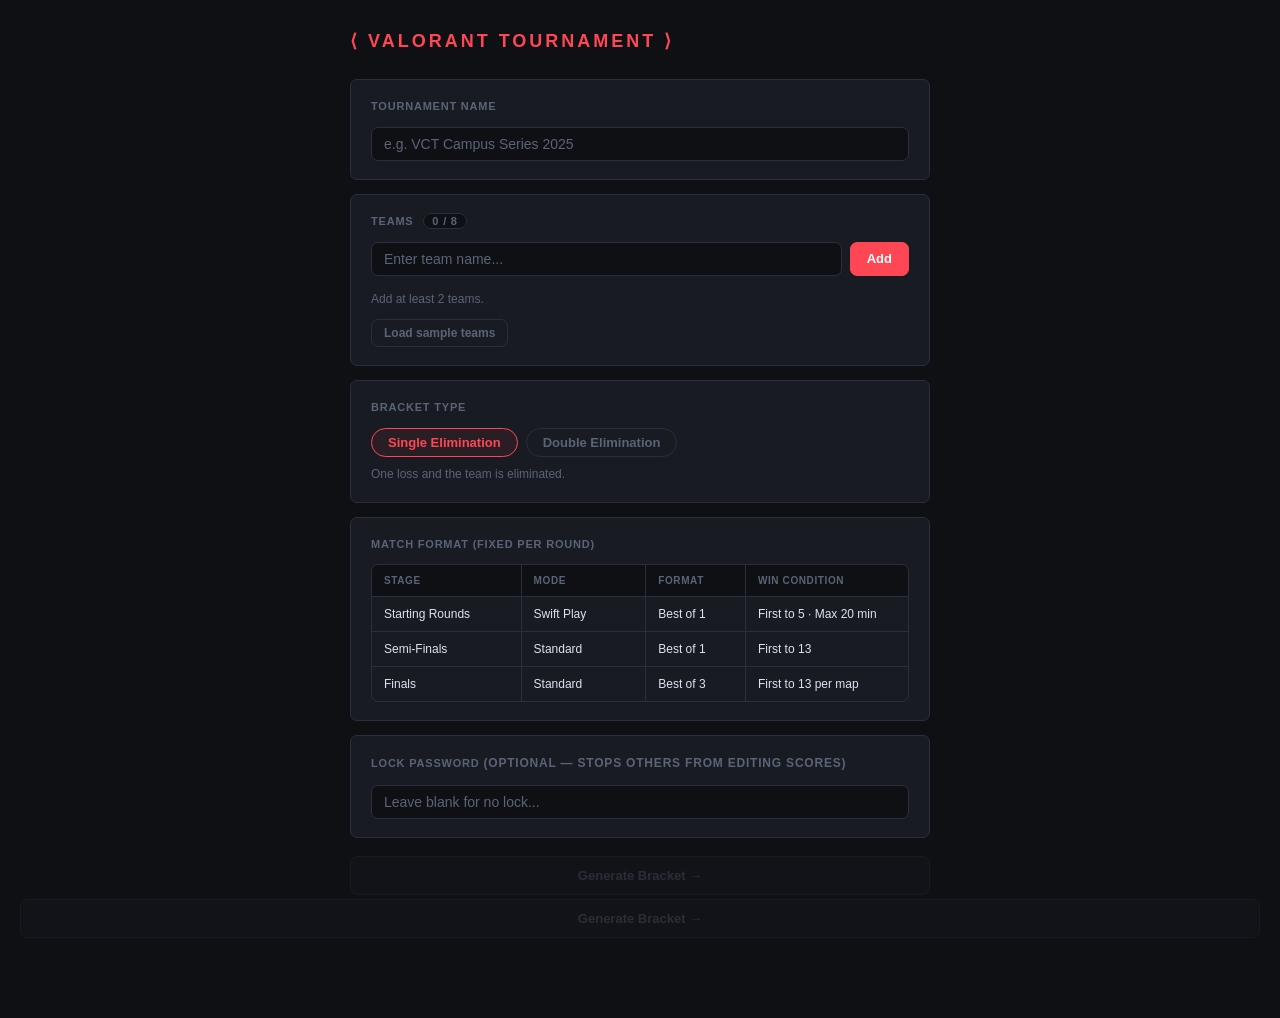
==== commit c71b5324: "Add files via upload" ====
--- a/index.html
+++ b/index.html
@@ -3,101 +3,123 @@
 <head>
   <meta charset="UTF-8" />
   <meta name="viewport" content="width=device-width, initial-scale=1.0" />
-  <title>Tournament Bracket</title>
+  <title>Valorant Tournament Bracket</title>
   <link rel="stylesheet" href="style.css" />
 </head>
 <body>
 
-  <!-- ───── SETUP SCREEN ───── -->
+  <!-- ───── SETUP ───── -->
   <div id="setup-screen" class="screen">
-    <h1 class="page-title">Tournament Bracket</h1>
+
+    <div class="brand">⟨ VALORANT TOURNAMENT ⟩</div>
 
     <div class="card">
-      <div class="card-label">Tournament Name</div>
-      <input type="text" id="tournament-name" placeholder="e.g. IPL 2025 Bracket" maxlength="48" />
+      <div class="clabel">Tournament Name</div>
+      <input type="text" id="t-name" placeholder="e.g. VCT Campus Series 2025" maxlength="52" />
     </div>
 
     <div class="card">
-      <div class="card-label">Teams <span id="team-count-badge" class="count-badge">0 / 24</span></div>
-      <div class="input-row">
-        <input type="text" id="team-input" placeholder="Enter team name..." maxlength="30" />
-        <button class="btn btn-accent" onclick="addTeam()">Add</button>
+      <div class="clabel">Teams <span id="team-badge" class="badge">0 / 8</span></div>
+      <div class="irow">
+        <input type="text" id="team-inp" placeholder="Enter team name..." maxlength="28" />
+        <button class="btn accent" onclick="addTeam()">Add</button>
       </div>
-      <div id="teams-list" class="tags-wrap"></div>
-      <div id="team-hint" class="hint-text">Add at least 2 teams to begin.</div>
-      <button class="btn btn-ghost small" style="margin-top:10px" onclick="loadSamples()">Load sample teams</button>
+      <div id="tags" class="tags"></div>
+      <div id="team-hint" class="hint">Add at least 2 teams.</div>
+      <button class="btn ghost sm" style="margin-top:10px" onclick="loadSamples()">Load sample teams</button>
     </div>
 
     <div class="card">
-      <div class="card-label">Bracket Type</div>
-      <div class="option-row" id="type-group">
-        <button class="opt-btn active" data-value="single" onclick="pickType(this)">Single Elimination</button>
-        <button class="opt-btn" data-value="double" onclick="pickType(this)">Double Elimination</button>
+      <div class="clabel">Bracket Type</div>
+      <div class="opts" id="grp-type">
+        <button class="opt active" data-v="single" onclick="pick('grp-type',this)">Single Elimination</button>
+        <button class="opt" data-v="double" onclick="pick('grp-type',this)">Double Elimination</button>
       </div>
-      <div id="type-desc" class="hint-text" style="margin-top:8px">
-        Every team plays each round. One loss = eliminated.
+      <div id="type-desc" class="hint" style="margin-top:8px">One loss and the team is eliminated.</div>
+    </div>
+
+    <div class="card">
+      <div class="clabel">Match Format (fixed per round)</div>
+      <div class="format-table">
+        <div class="ft-row header">
+          <div>Stage</div><div>Mode</div><div>Format</div><div>Win Condition</div>
+        </div>
+        <div class="ft-row">
+          <div>Starting Rounds</div>
+          <div>Swift Play</div>
+          <div>Best of 1</div>
+          <div>First to 5 · Max 20 min</div>
+        </div>
+        <div class="ft-row">
+          <div>Semi-Finals</div>
+          <div>Standard</div>
+          <div>Best of 1</div>
+          <div>First to 13</div>
+        </div>
+        <div class="ft-row">
+          <div>Finals</div>
+          <div>Standard</div>
+          <div>Best of 3</div>
+          <div>First to 13 per map</div>
+        </div>
       </div>
     </div>
 
     <div class="card">
-      <div class="card-label">Match Format</div>
-      <div class="option-row" id="format-group">
-        <button class="opt-btn active" data-value="1" onclick="pickFormat(this)">Best of 1</button>
-        <button class="opt-btn" data-value="2" onclick="pickFormat(this)">Best of 2</button>
-        <button class="opt-btn" data-value="3" onclick="pickFormat(this)">Best of 3</button>
-      </div>
+      <div class="clabel">Lock Password <span class="hint">(optional — stops others from editing scores)</span></div>
+      <input type="password" id="t-pw" placeholder="Leave blank for no lock..." maxlength="32" />
     </div>
 
-    <div class="card">
-      <div class="card-label">Lock Password <span class="hint-text">(optional — prevents others from editing scores)</span></div>
-      <input type="password" id="lock-password" placeholder="Leave blank for no lock..." maxlength="32" />
-    </div>
-
-    <button class="btn btn-accent full" id="start-btn" onclick="startTournament()" disabled>
+    <button class="btn accent full" id="start-btn" onclick="startTournament()" disabled>
       Generate Bracket →
     </button>
   </div>
 
-  <!-- ───── BRACKET SCREEN ───── -->
+    <button class="btn accent full" id="start-btn" onclick="startTournament()" disabled>
+      Generate Bracket →
+    </button>
+  </div>
+
+  <!-- ───── BRACKET ───── -->
   <div id="bracket-screen" class="screen wide" style="display:none">
-    <div class="top-bar">
-      <div class="top-bar-left">
-        <div class="page-title" id="b-title">Tournament</div>
-        <div class="hint-text" id="b-meta"></div>
+    <div class="topbar">
+      <div>
+        <div class="brand sm" id="b-name"></div>
+        <div class="hint" id="b-meta"></div>
       </div>
-      <div class="top-bar-right">
-        <span id="lock-badge" class="lock-badge" style="display:none"></span>
-        <button class="btn btn-ghost small" onclick="doExport()">Export Results</button>
-        <button class="btn btn-ghost small" onclick="doImport()">Import</button>
-        <button class="btn btn-ghost small" onclick="goBack()">← New</button>
+      <div class="topbar-right">
+        <span id="lock-badge" style="display:none"></span>
+        <button class="btn ghost sm" onclick="doExport()">⬇ Export Results</button>
+        <button class="btn ghost sm" onclick="goNew()">← New</button>
       </div>
     </div>
     <div id="bracket-root"></div>
   </div>
 
   <!-- ───── SCORE MODAL ───── -->
-  <div id="score-modal" class="overlay" style="display:none" onclick="overlayClick(event,'score-modal')">
+  <div id="score-modal" class="overlay" style="display:none">
     <div class="modal">
-      <div class="modal-title" id="sm-title">Enter Score</div>
+      <div class="modal-title" id="sm-title"></div>
+      <div class="modal-stage-info" id="sm-stage"></div>
       <div id="sm-body"></div>
-      <div class="hint-text" id="sm-hint" style="margin:10px 0 16px"></div>
-      <div class="modal-footer">
-        <button class="btn btn-ghost" onclick="closeScore()">Cancel</button>
-        <button class="btn btn-accent" onclick="confirmScore()">Confirm Result</button>
+      <div class="hint" id="sm-hint" style="margin:10px 0 18px"></div>
+      <div class="mfooter">
+        <button class="btn ghost" onclick="closeScore()">Cancel</button>
+        <button class="btn accent" onclick="confirmScore()">Confirm Result</button>
       </div>
     </div>
   </div>
 
   <!-- ───── PASSWORD MODAL ───── -->
-  <div id="pw-modal" class="overlay" style="display:none" onclick="overlayClick(event,'pw-modal')">
+  <div id="pw-modal" class="overlay" style="display:none">
     <div class="modal">
       <div class="modal-title">Password Required</div>
-      <p class="hint-text" style="margin-bottom:14px">This bracket is locked. Enter the password to edit scores.</p>
-      <input type="password" id="pw-input" placeholder="Enter password..." />
-      <p id="pw-err" class="err-text" style="display:none">Incorrect password. Try again.</p>
-      <div class="modal-footer" style="margin-top:16px">
-        <button class="btn btn-ghost" onclick="closePw()">Cancel</button>
-        <button class="btn btn-accent" onclick="submitPw()">Unlock</button>
+      <p class="hint" style="margin-bottom:12px">Enter the password to edit scores.</p>
+      <input type="password" id="pw-inp" placeholder="Password..." />
+      <p id="pw-err" style="color:#e05555;font-size:12px;margin-top:6px;display:none">Incorrect password.</p>
+      <div class="mfooter" style="margin-top:16px">
+        <button class="btn ghost" onclick="closePw()">Cancel</button>
+        <button class="btn accent" onclick="submitPw()">Unlock</button>
       </div>
     </div>
   </div>
--- a/style.css
+++ b/style.css
@@ -1,53 +1,59 @@
 *, *::before, *::after { box-sizing: border-box; margin: 0; padding: 0; }
 
 :root {
-  --bg:       #0f1117;
-  --surface:  #181c25;
-  --border:   #272d3d;
-  --text:     #dce3f0;
-  --muted:    #5a6478;
-  --accent:   #3d8ef0;
-  --green:    #35b87a;
-  --red:      #d95555;
-  --yellow:   #d4952a;
-  --radius:   7px;
+  --bg:      #0f1014;
+  --sur:     #181b22;
+  --sur2:    #1e2230;
+  --bdr:     #2a2f3f;
+  --txt:     #dce3f0;
+  --muted:   #5a6478;
+  --accent:  #ff4655;   /* Valorant red */
+  --accentd: #cc3344;
+  --green:   #3dba7a;
+  --red:     #e05555;
+  --yellow:  #d4952a;
+  --blue:    #4a9eff;
+  --r:       7px;
 }
 
 body {
   background: var(--bg);
-  color: var(--text);
+  color: var(--txt);
   font-family: -apple-system, BlinkMacSystemFont, "Segoe UI", Roboto, Arial, sans-serif;
   font-size: 14px;
   line-height: 1.5;
   padding: 28px 20px 80px;
 }
 
+/* ── Brand ── */
+.brand {
+  font-size: 18px;
+  font-weight: 800;
+  letter-spacing: 3px;
+  text-transform: uppercase;
+  color: var(--accent);
+  margin-bottom: 24px;
+}
+.brand.sm { font-size: 15px; margin-bottom: 4px; }
+
 /* ── Screens ── */
-.screen       { max-width: 560px; margin: 0 auto; }
-.screen.wide  { max-width: 100%; }
-
-/* ── Page title ── */
-.page-title {
-  font-size: 20px;
-  font-weight: 700;
-  margin-bottom: 6px;
-  letter-spacing: -0.2px;
-}
+.screen      { max-width: 580px; margin: 0 auto; }
+.screen.wide { max-width: 100%; }
 
 /* ── Cards ── */
 .card {
-  background: var(--surface);
-  border: 1px solid var(--border);
-  border-radius: var(--radius);
+  background: var(--sur);
+  border: 1px solid var(--bdr);
+  border-radius: var(--r);
   padding: 18px 20px;
   margin-bottom: 14px;
 }
-.card-label {
-  font-size: 12px;
+.clabel {
+  font-size: 11px;
   font-weight: 700;
   color: var(--muted);
   text-transform: uppercase;
-  letter-spacing: 0.7px;
+  letter-spacing: 0.8px;
   margin-bottom: 12px;
 }
 
@@ -57,10 +63,10 @@
 input[type="number"] {
   width: 100%;
   background: var(--bg);
-  border: 1px solid var(--border);
-  border-radius: var(--radius);
+  border: 1px solid var(--bdr);
+  border-radius: var(--r);
   padding: 8px 12px;
-  color: var(--text);
+  color: var(--txt);
   font-size: 14px;
   outline: none;
   transition: border-color 0.15s;
@@ -74,264 +80,236 @@
   align-items: center;
   justify-content: center;
   padding: 8px 16px;
-  border-radius: var(--radius);
-  border: 1px solid var(--border);
-  background: var(--surface);
-  color: var(--text);
+  border-radius: var(--r);
+  border: 1px solid var(--bdr);
+  background: var(--sur);
+  color: var(--txt);
   font-size: 13px;
   font-weight: 600;
   cursor: pointer;
   white-space: nowrap;
-  transition: background 0.12s, border-color 0.12s, opacity 0.12s;
-}
-.btn:hover   { background: #1e2433; }
+  transition: background 0.12s, opacity 0.12s;
+}
+.btn:hover    { background: var(--sur2); }
 .btn:disabled { opacity: 0.35; cursor: not-allowed; }
-.btn.small   { padding: 6px 12px; font-size: 12px; }
-.btn.full    { width: 100%; margin-top: 6px; }
-
-.btn-accent  { background: var(--accent); border-color: var(--accent); color: #fff; }
-.btn-accent:hover { background: #2d7de0; }
-.btn-accent:disabled { background: var(--surface); border-color: var(--border); color: var(--muted); }
-
-.btn-ghost   { background: transparent; color: var(--muted); }
-.btn-ghost:hover { color: var(--text); background: var(--surface); }
-
-/* ── Input row ── */
-.input-row { display: flex; gap: 8px; margin-bottom: 10px; }
-.input-row input { flex: 1; }
-
-/* ── Tags ── */
-.tags-wrap { display: flex; flex-wrap: wrap; gap: 7px; min-height: 4px; }
+.btn.sm       { padding: 6px 12px; font-size: 12px; }
+.btn.full     { width: 100%; margin-top: 4px; padding: 11px; }
+.btn.accent   { background: var(--accent); border-color: var(--accent); color: #fff; font-weight: 700; }
+.btn.accent:hover { background: var(--accentd); }
+.btn.accent:disabled { background: var(--sur); border-color: var(--bdr); color: var(--muted); }
+.btn.ghost    { background: transparent; color: var(--muted); border-color: var(--bdr); }
+.btn.ghost:hover { color: var(--txt); background: var(--sur); }
+
+/* ── Row / tags ── */
+.irow { display: flex; gap: 8px; margin-bottom: 10px; }
+.irow input { flex: 1; }
+.tags { display: flex; flex-wrap: wrap; gap: 7px; min-height: 4px; }
 .tag {
-  display: inline-flex;
-  align-items: center;
-  gap: 5px;
+  display: inline-flex; align-items: center; gap: 5px;
   padding: 3px 10px 3px 12px;
-  background: rgba(61,142,240,0.08);
-  border: 1px solid rgba(61,142,240,0.22);
+  background: rgba(255,70,85,0.08);
+  border: 1px solid rgba(255,70,85,0.22);
   border-radius: 20px;
-  font-size: 13px;
-  font-weight: 600;
-}
-.tag-x { cursor: pointer; color: var(--muted); font-size: 15px; line-height: 1; padding: 0 2px; }
+  font-size: 13px; font-weight: 600;
+}
+.tag-x { cursor: pointer; color: var(--muted); font-size: 15px; }
 .tag-x:hover { color: var(--red); }
 
-/* ── Count badge ── */
-.count-badge {
-  font-size: 11px;
-  font-weight: 600;
-  background: var(--bg);
-  border: 1px solid var(--border);
-  border-radius: 12px;
-  padding: 1px 8px;
-  color: var(--muted);
-  margin-left: 6px;
-  vertical-align: middle;
-}
-
-/* ── Option buttons ── */
-.option-row { display: flex; gap: 8px; flex-wrap: wrap; }
-.opt-btn {
-  padding: 7px 18px;
-  border-radius: 20px;
-  border: 1px solid var(--border);
-  background: transparent;
-  color: var(--muted);
-  font-size: 13px;
-  font-weight: 600;
-  cursor: pointer;
+.badge {
+  font-size: 11px; font-weight: 600;
+  background: var(--bg); border: 1px solid var(--bdr);
+  border-radius: 12px; padding: 1px 8px;
+  color: var(--muted); margin-left: 6px; vertical-align: middle;
+}
+
+/* ── Option pills ── */
+.opts { display: flex; gap: 8px; flex-wrap: wrap; }
+.opt {
+  padding: 6px 16px; border-radius: 20px;
+  border: 1px solid var(--bdr); background: transparent;
+  color: var(--muted); font-size: 13px; font-weight: 600; cursor: pointer;
   transition: all 0.12s;
 }
-.opt-btn:hover { border-color: #3a4255; color: var(--text); }
-.opt-btn.active {
-  border-color: var(--accent);
-  color: var(--accent);
-  background: rgba(61,142,240,0.09);
-}
-
-/* ── Hint / error ── */
-.hint-text { font-size: 12px; color: var(--muted); line-height: 1.6; }
-.err-text  { font-size: 12px; color: var(--red);   margin-top: 6px; }
+.opt:hover { color: var(--txt); border-color: #3a4255; }
+.opt.active { border-color: var(--accent); color: var(--accent); background: rgba(255,70,85,0.08); }
+
+/* ── Format table ── */
+.format-table { border: 1px solid var(--bdr); border-radius: var(--r); overflow: hidden; }
+.ft-row {
+  display: grid;
+  grid-template-columns: 1.2fr 1fr 0.8fr 1.3fr;
+  gap: 0;
+}
+.ft-row > div {
+  padding: 8px 12px;
+  font-size: 12px;
+  border-right: 1px solid var(--bdr);
+  border-bottom: 1px solid var(--bdr);
+}
+.ft-row > div:last-child { border-right: none; }
+.ft-row:last-child > div { border-bottom: none; }
+.ft-row.header > div {
+  font-size: 10px; font-weight: 700; text-transform: uppercase;
+  letter-spacing: 0.6px; color: var(--muted); background: var(--bg);
+}
+
+/* ── Hints ── */
+.hint { font-size: 12px; color: var(--muted); line-height: 1.6; }
 
 /* ── Top bar ── */
-.top-bar {
-  display: flex;
-  justify-content: space-between;
-  align-items: flex-start;
-  flex-wrap: wrap;
-  gap: 12px;
-  margin-bottom: 24px;
-  padding-bottom: 18px;
-  border-bottom: 1px solid var(--border);
-}
-.top-bar-right { display: flex; align-items: center; gap: 8px; flex-wrap: wrap; }
+.topbar {
+  display: flex; justify-content: space-between; align-items: flex-start;
+  flex-wrap: wrap; gap: 12px;
+  margin-bottom: 22px; padding-bottom: 18px;
+  border-bottom: 1px solid var(--bdr);
+}
+.topbar-right { display: flex; align-items: center; gap: 8px; flex-wrap: wrap; }
 
 /* ── Lock badge ── */
-.lock-badge {
-  font-size: 12px;
-  font-weight: 600;
-  padding: 3px 10px;
-  border-radius: 20px;
-}
-.lock-badge.locked   { background: rgba(212,149,42,0.1); border: 1px solid rgba(212,149,42,0.3); color: var(--yellow); }
-.lock-badge.unlocked { background: rgba(53,184,122,0.1); border: 1px solid rgba(53,184,122,0.3); color: var(--green); }
-
-/* ── Section label ── */
-.sec-label {
-  font-size: 11px;
-  font-weight: 700;
-  text-transform: uppercase;
-  letter-spacing: 1px;
-  color: var(--muted);
+.lbadge {
+  font-size: 11px; font-weight: 600; padding: 3px 10px;
+  border-radius: 20px; display: inline-block;
+}
+.lbadge.locked   { background: rgba(212,149,42,0.1); border: 1px solid rgba(212,149,42,0.3); color: var(--yellow); }
+.lbadge.unlocked { background: rgba(61,186,122,0.1); border: 1px solid rgba(61,186,122,0.3); color: var(--green); }
+
+/* ── Section headings ── */
+.sec {
+  font-size: 11px; font-weight: 700; text-transform: uppercase;
+  letter-spacing: 1.2px; color: var(--muted);
   margin: 26px 0 12px;
-  display: flex;
-  align-items: center;
-  gap: 10px;
-}
-.sec-label::after { content:''; flex:1; height:1px; background: var(--border); }
-.sec-label.blue   { color: var(--accent); }
-.sec-label.red    { color: var(--red); }
-.sec-label.gold   { color: var(--yellow); }
-
-/* ── Bracket scroll ── */
+  display: flex; align-items: center; gap: 10px;
+}
+.sec::after { content:''; flex:1; height:1px; background: var(--bdr); }
+.sec.red    { color: var(--accent); }
+.sec.blue   { color: var(--blue); }
+.sec.gold   { color: var(--yellow); }
+.sec.green  { color: var(--green); }
+
+/* ── Stage pill on match ── */
+.stage-pill {
+  display: inline-block;
+  font-size: 9px; font-weight: 700; text-transform: uppercase;
+  letter-spacing: 0.8px; padding: 2px 7px; border-radius: 4px; margin-bottom: 0;
+}
+.stage-pill.swift   { background: rgba(74,158,255,0.12); color: var(--blue);   border: 1px solid rgba(74,158,255,0.25); }
+.stage-pill.std-bo1 { background: rgba(212,149,42,0.12); color: var(--yellow); border: 1px solid rgba(212,149,42,0.25); }
+.stage-pill.std-bo3 { background: rgba(255,70,85,0.12);  color: var(--accent); border: 1px solid rgba(255,70,85,0.25); }
+
+/* ── Bracket layout ── */
 .bracket-scroll { overflow-x: auto; padding-bottom: 12px; }
-.round-row {
-  display: flex;
-  gap: 10px;
-  align-items: flex-start;
-  min-width: max-content;
-}
-.round-col { width: 195px; flex-shrink: 0; }
-.round-col-title {
-  font-size: 11px;
-  font-weight: 700;
-  color: var(--muted);
-  text-transform: uppercase;
-  letter-spacing: 0.7px;
-  margin-bottom: 8px;
-  text-align: center;
-}
-.matches-stack { display: flex; flex-direction: column; gap: 10px; }
+.round-row { display: flex; gap: 10px; align-items: flex-start; min-width: max-content; }
+.rcol { width: 210px; flex-shrink: 0; }
+.rcol-title {
+  font-size: 10px; font-weight: 700; color: var(--muted);
+  text-transform: uppercase; letter-spacing: 0.8px;
+  margin-bottom: 8px; text-align: center;
+}
+.mstack { display: flex; flex-direction: column; gap: 10px; }
 
 /* ── Match card ── */
-.match-card {
-  background: var(--surface);
-  border: 1px solid var(--border);
-  border-radius: var(--radius);
-  overflow: hidden;
-}
-.match-card.can-click { cursor: pointer; }
-.match-card.can-click:hover { border-color: var(--accent); }
-.match-card.is-bye { opacity: 0.4; }
-
-.match-meta {
-  padding: 4px 10px;
-  font-size: 10px;
-  color: var(--muted);
-  letter-spacing: 0.4px;
+.mcard {
+  background: var(--sur); border: 1px solid var(--bdr);
+  border-radius: var(--r); overflow: hidden;
+}
+.mcard.clickable { cursor: pointer; }
+.mcard.clickable:hover { border-color: var(--accent); }
+.mcard.bye { opacity: 0.4; }
+
+.mcard-top {
+  padding: 5px 10px 4px;
+  display: flex; align-items: center; justify-content: space-between;
   border-bottom: 1px solid rgba(255,255,255,0.04);
 }
-
-.t-row {
-  display: flex;
-  align-items: center;
-  padding: 7px 10px;
-  gap: 8px;
+.mcard-id { font-size: 10px; color: var(--muted); }
+
+.trow {
+  display: flex; align-items: center;
+  padding: 8px 10px; gap: 8px;
   border-bottom: 1px solid rgba(255,255,255,0.04);
 }
-.t-row:last-of-type { border-bottom: none; }
-.t-row.won  { background: rgba(53,184,122,0.07); }
-.t-row.lost { background: rgba(217,85,85,0.05); }
-
-.t-name {
-  flex: 1;
-  font-size: 13px;
-  font-weight: 600;
-  white-space: nowrap;
-  overflow: hidden;
-  text-overflow: ellipsis;
-}
-.t-row.won  .t-name { color: var(--green); }
-.t-row.lost .t-name { color: var(--muted); text-decoration: line-through; }
-.t-name.tbd { color: var(--muted); font-style: italic; font-weight: 400; font-size: 12px; }
-
-.t-score {
-  font-size: 14px;
-  font-weight: 700;
-  min-width: 18px;
-  text-align: right;
-}
-.t-row.won  .t-score { color: var(--green); }
-.t-row.lost .t-score { color: var(--muted); }
-
-.t-dot { width: 6px; height: 6px; border-radius: 50%; flex-shrink: 0; }
-.t-dot.filled { background: var(--green); }
+.trow:last-of-type { border-bottom: none; }
+.trow.won  { background: rgba(61,186,122,0.07); }
+.trow.lost { background: rgba(224,85,85,0.05); }
+
+.tname {
+  flex: 1; font-size: 13px; font-weight: 600;
+  white-space: nowrap; overflow: hidden; text-overflow: ellipsis;
+}
+.trow.won  .tname { color: var(--green); }
+.trow.lost .tname { color: var(--muted); text-decoration: line-through; }
+.tname.tbd { color: var(--muted); font-style: italic; font-weight: 400; font-size: 12px; }
+
+.tscore {
+  font-size: 14px; font-weight: 700; min-width: 20px; text-align: right;
+}
+.trow.won  .tscore { color: var(--green); }
+.trow.lost .tscore { color: var(--muted); }
+
+.tdot { width: 6px; height: 6px; border-radius: 50%; flex-shrink: 0; }
+.tdot.on { background: var(--green); }
 
 /* ── Grand final ── */
-.grand-wrap { display: flex; flex-direction: column; gap: 14px; margin-top: 4px; }
-.grand-wrap .match-card { width: 210px; }
+.gf-wrap { display: flex; flex-direction: column; gap: 14px; margin-top: 4px; }
+.gf-wrap .mcard { width: 220px; }
 
 /* ── Champion ── */
-.champ-box {
-  margin-top: 26px;
-  padding: 22px 28px;
-  background: var(--surface);
-  border: 1px solid rgba(212,149,42,0.35);
-  border-radius: var(--radius);
-  display: inline-block;
-}
-.champ-icon  { font-size: 30px; margin-bottom: 6px; }
-.champ-label { font-size: 11px; font-weight: 700; text-transform: uppercase; letter-spacing: 1.2px; color: var(--yellow); margin-bottom: 4px; }
+.champ {
+  margin-top: 24px; padding: 20px 26px;
+  background: var(--sur); border: 1px solid rgba(212,149,42,0.4);
+  border-radius: var(--r); display: inline-block;
+}
+.champ-icon  { font-size: 28px; margin-bottom: 6px; }
+.champ-lbl   { font-size: 10px; font-weight: 700; text-transform: uppercase; letter-spacing: 1.5px; color: var(--yellow); margin-bottom: 4px; }
 .champ-name  { font-size: 20px; font-weight: 700; color: var(--yellow); }
 
 /* ── Eliminated ── */
 .elim-wrap { display: flex; flex-wrap: wrap; gap: 7px; margin-top: 10px; }
 .elim-tag {
-  padding: 3px 10px;
-  border-radius: 20px;
-  background: rgba(217,85,85,0.06);
-  border: 1px solid rgba(217,85,85,0.18);
-  font-size: 12px;
-  font-weight: 600;
-  color: var(--muted);
+  padding: 3px 10px; border-radius: 20px;
+  background: rgba(224,85,85,0.06); border: 1px solid rgba(224,85,85,0.18);
+  font-size: 12px; font-weight: 600; color: var(--muted);
 }
 
 /* ── Modal ── */
 .overlay {
   position: fixed; inset: 0;
-  background: rgba(0,0,0,0.65);
+  background: rgba(0,0,0,0.72);
   display: flex; align-items: center; justify-content: center;
   z-index: 50; padding: 20px;
 }
 .modal {
-  background: var(--surface);
-  border: 1px solid var(--border);
-  border-radius: 10px;
-  padding: 26px 28px;
-  width: 100%; max-width: 320px;
-}
-.modal-title { font-size: 15px; font-weight: 700; margin-bottom: 18px; }
-.modal-footer { display: flex; gap: 8px; }
-.modal-footer .btn { flex: 1; }
-
-/* ── Score rows inside modal ── */
-.sm-row {
-  display: flex; align-items: center; gap: 10px; margin-bottom: 10px;
-}
+  background: var(--sur); border: 1px solid var(--bdr);
+  border-radius: 10px; padding: 26px 28px;
+  width: 100%; max-width: 340px;
+}
+.modal-title { font-size: 15px; font-weight: 700; margin-bottom: 6px; }
+.modal-stage-info {
+  font-size: 12px; color: var(--muted);
+  margin-bottom: 16px; padding: 8px 10px;
+  background: var(--bg); border-radius: 6px;
+  border: 1px solid var(--bdr);
+  line-height: 1.7;
+}
+.sm-row { display: flex; align-items: center; gap: 10px; margin-bottom: 10px; }
 .sm-row .sm-name { flex: 1; font-size: 14px; font-weight: 600; white-space: nowrap; overflow: hidden; text-overflow: ellipsis; }
-.sm-row input[type="number"] { width: 60px; text-align: center; font-size: 16px; font-weight: 700; flex-shrink: 0; }
+.sm-row input[type="number"] { width: 64px; text-align: center; font-size: 16px; font-weight: 700; flex-shrink: 0; }
 .vs-line { text-align: center; font-size: 11px; font-weight: 700; letter-spacing: 2px; color: var(--muted); margin: 4px 0 8px; }
+
+/* BO3 maps */
+.map-entry { margin-bottom: 14px; }
+.map-label { font-size: 11px; font-weight: 700; color: var(--muted); text-transform: uppercase; letter-spacing: 0.6px; margin-bottom: 6px; }
+
+.mfooter { display: flex; gap: 8px; }
+.mfooter .btn { flex: 1; }
 
 /* ── Toast ── */
 .toast {
   position: fixed; bottom: 22px; left: 50%;
   transform: translateX(-50%) translateY(12px);
-  background: #252c3a;
-  border: 1px solid var(--border);
-  border-radius: 7px;
-  padding: 9px 20px;
-  font-size: 13px; font-weight: 600;
-  color: var(--text);
+  background: var(--sur2); border: 1px solid var(--bdr);
+  border-radius: 7px; padding: 9px 20px;
+  font-size: 13px; font-weight: 600; color: var(--txt);
   opacity: 0; pointer-events: none;
   transition: opacity 0.18s, transform 0.18s;
   white-space: nowrap; z-index: 200;
@@ -341,9 +319,9 @@
 .toast.warn { border-left: 3px solid var(--yellow); }
 .toast.err  { border-left: 3px solid var(--red); }
 
-/* ── Responsive ── */
 @media (max-width: 480px) {
-  body { padding: 18px 14px 60px; }
-  .page-title { font-size: 17px; }
-  .top-bar { flex-direction: column; }
-}
+  body { padding: 16px 12px 60px; }
+  .topbar { flex-direction: column; }
+  .ft-row { grid-template-columns: 1fr 1fr; }
+  .ft-row > div:nth-child(2n) { border-right: none; }
+}
